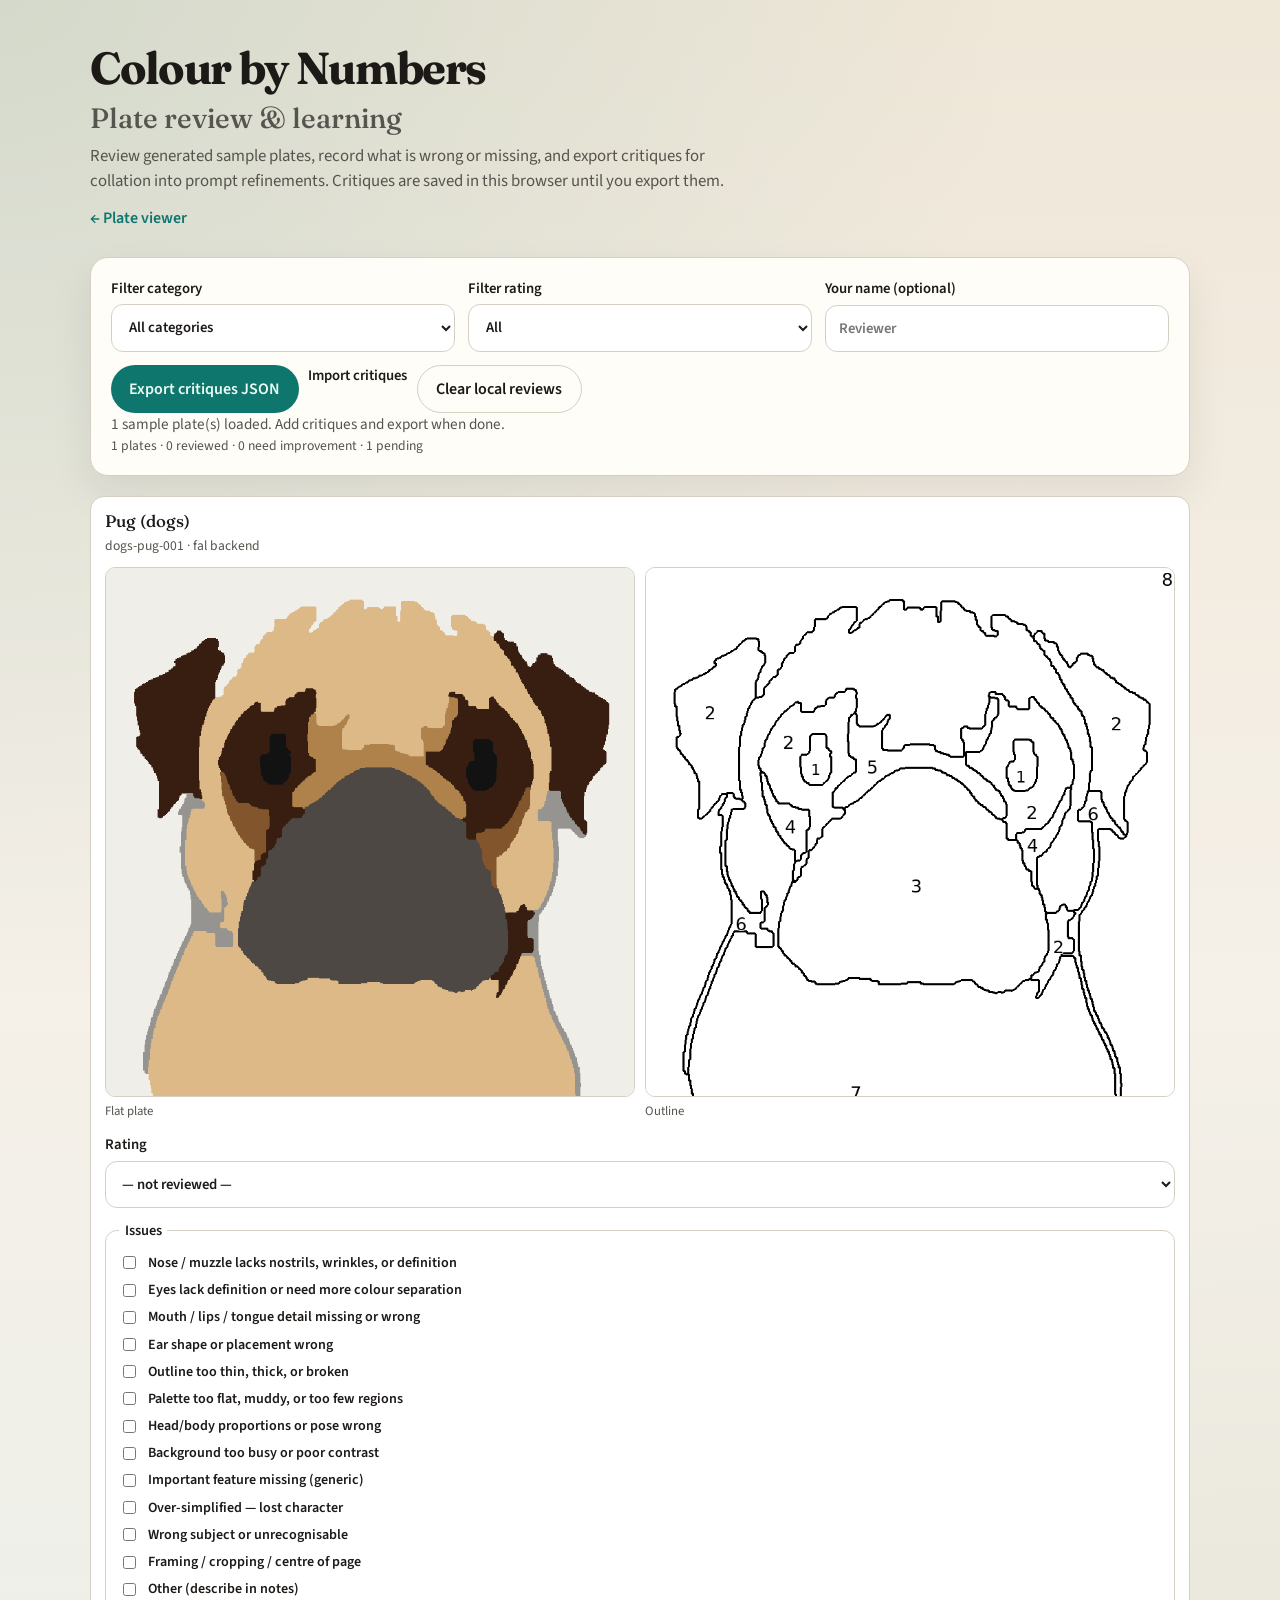
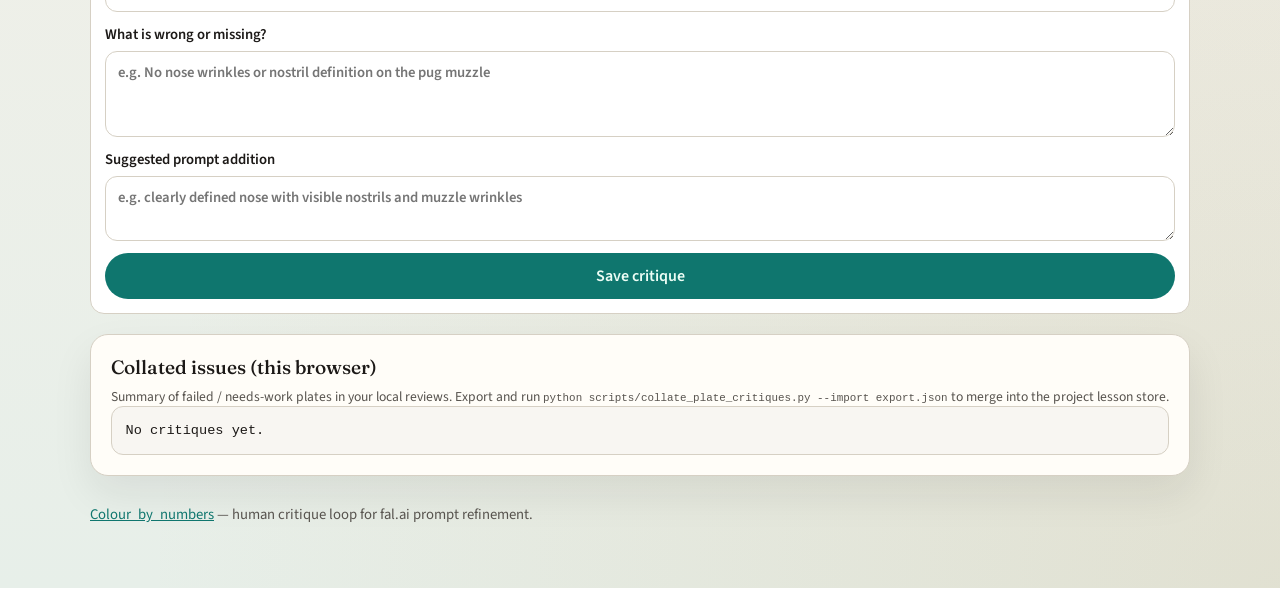
==== docs/review.html @ 318b1b3f "Add Pages plate review learning loop for prompt refinement - New plate_critique module: issue tags, " ====
<!DOCTYPE html>
<html lang="en">
<head>
  <meta charset="utf-8" />
  <meta name="viewport" content="width=device-width, initial-scale=1" />
  <title>Colour by Numbers — Plate Review</title>
  <link rel="preconnect" href="https://fonts.googleapis.com" />
  <link rel="preconnect" href="https://fonts.gstatic.com" crossorigin />
  <link href="https://fonts.googleapis.com/css2?family=Fraunces:opsz,wght@9..144,500;9..144,700&family=Source+Sans+3:wght@400;600&display=swap" rel="stylesheet" />
  <link rel="stylesheet" href="styles.css" />
</head>
<body>
  <div class="page review-page">
    <header class="hero">
      <p class="brand">Colour by Numbers</p>
      <h1>Plate review &amp; learning</h1>
      <p class="lede">
        Review generated sample plates, record what is wrong or missing, and export
        critiques for collation into prompt refinements. Critiques are saved in
        this browser until you export them.
      </p>
      <nav class="review-nav">
        <a href="index.html">← Plate viewer</a>
      </nav>
    </header>

    <section class="panel review-toolbar">
      <div class="review-toolbar-row">
        <label>
          Filter category
          <select id="filter-category">
            <option value="">All categories</option>
          </select>
        </label>
        <label>
          Filter rating
          <select id="filter-rating">
            <option value="">All</option>
            <option value="unreviewed">Not reviewed</option>
            <option value="pass">Pass</option>
            <option value="needs_work">Needs work</option>
            <option value="fail">Fail</option>
          </select>
        </label>
        <label>
          Your name (optional)
          <input id="reviewer-name" type="text" placeholder="Reviewer" />
        </label>
      </div>
      <div class="actions">
        <button id="export-critiques" type="button">Export critiques JSON</button>
        <label class="ghost import-label">
          Import critiques
          <input id="import-critiques" type="file" accept="application/json" hidden />
        </label>
        <button id="clear-local" type="button" class="ghost">Clear local reviews</button>
      </div>
      <p id="review-status" class="status" aria-live="polite"></p>
      <p id="review-summary" class="fineprint"></p>
    </section>

    <section id="review-gallery" class="set-gallery review-gallery" aria-live="polite"></section>

    <section class="panel review-collate">
      <h2>Collated issues (this browser)</h2>
      <p class="fineprint">
        Summary of failed / needs-work plates in your local reviews. Export and run
        <code>python scripts/collate_plate_critiques.py --import export.json</code>
        to merge into the project lesson store.
      </p>
      <pre id="collate-preview" class="collate-preview">No critiques yet.</pre>
    </section>

    <footer>
      <p>
        <a href="https://github.com/jamiefuller320/Colour_by_numbers">Colour_by_numbers</a>
        — human critique loop for fal.ai prompt refinement.
      </p>
    </footer>
  </div>
  <script src="review.js" type="module"></script>
</body>
</html>
---- docs/styles.css ----
:root {
  --ink: #1c1917;
  --muted: #57534e;
  --paper: #f5f0e8;
  --panel: #fffdf8;
  --line: #d6d0c4;
  --accent: #0f766e;
  --accent-ink: #ecfdf5;
  --shadow: 0 18px 40px rgba(28, 25, 23, 0.08);
  --radius: 18px;
  --font-display: "Fraunces", Georgia, serif;
  --font-body: "Source Sans 3", "Segoe UI", sans-serif;
}

* { box-sizing: border-box; }

body {
  margin: 0;
  min-height: 100vh;
  font-family: var(--font-body);
  color: var(--ink);
  background:
    radial-gradient(circle at top left, rgba(15, 118, 110, 0.12), transparent 40%),
    radial-gradient(circle at bottom right, rgba(180, 120, 40, 0.12), transparent 45%),
    linear-gradient(180deg, #efe7d8 0%, var(--paper) 45%, #e7efe9 100%);
}

.page {
  width: min(1100px, calc(100% - 2rem));
  margin: 0 auto;
  padding: 2.5rem 0 3rem;
}

.hero {
  margin-bottom: 1.75rem;
}

.brand {
  margin: 0 0 0.35rem;
  font-family: var(--font-display);
  font-size: clamp(2rem, 4vw, 2.8rem);
  font-weight: 700;
  letter-spacing: -0.03em;
}

.hero h1 {
  margin: 0 0 0.6rem;
  font-family: var(--font-display);
  font-size: clamp(1.35rem, 2.4vw, 1.75rem);
  font-weight: 500;
  color: var(--muted);
}

.lede {
  margin: 0;
  max-width: 42rem;
  font-size: 1.05rem;
  line-height: 1.5;
  color: var(--muted);
}

.layout {
  display: grid;
  grid-template-columns: minmax(280px, 0.95fr) minmax(280px, 1.05fr);
  gap: 1.25rem;
}

.panel {
  background: var(--panel);
  border: 1px solid var(--line);
  border-radius: var(--radius);
  box-shadow: var(--shadow);
  padding: 1.25rem;
}

.controls {
  display: grid;
  gap: 0.9rem;
}

label {
  display: grid;
  gap: 0.35rem;
  font-size: 0.92rem;
  font-weight: 600;
}

label.full { grid-column: 1 / -1; }

select,
input,
textarea,
button {
  font: inherit;
}

select,
input,
textarea {
  width: 100%;
  border: 1px solid var(--line);
  border-radius: 12px;
  padding: 0.7rem 0.8rem;
  background: #fff;
  color: var(--ink);
}

textarea {
  resize: vertical;
  line-height: 1.4;
}

.actions {
  display: flex;
  flex-wrap: wrap;
  gap: 0.6rem;
}

button {
  border: 0;
  border-radius: 999px;
  padding: 0.75rem 1.15rem;
  background: var(--accent);
  color: var(--accent-ink);
  font-weight: 600;
  cursor: pointer;
}

button:hover { filter: brightness(1.05); }
button:disabled {
  opacity: 0.55;
  cursor: wait;
}

button.ghost,
a.ghost {
  background: transparent;
  color: var(--ink);
  border: 1px solid var(--line);
}

a.ghost {
  display: inline-flex;
  align-items: center;
  text-decoration: none;
  padding: 0.65rem 1rem;
  border-radius: 999px;
  font-weight: 600;
}

.status {
  min-height: 1.4rem;
  margin: 0;
  color: var(--muted);
  font-size: 0.95rem;
}

.status.error { color: #9f1239; }
.status.ok { color: #065f46; }

.fineprint {
  margin: 0;
  font-size: 0.85rem;
  line-height: 1.45;
  color: var(--muted);
}

.fineprint code {
  font-size: 0.8em;
  word-break: break-word;
}

.preview h2 {
  margin: 0 0 0.85rem;
  font-family: var(--font-display);
  font-size: 1.2rem;
  font-weight: 500;
}

.preview h2.outline-heading {
  margin-top: 1.4rem;
}

.result-frame {
  min-height: 280px;
  border-radius: 16px;
  border: 1px dashed var(--line);
  background:
    linear-gradient(45deg, #f3efe6 25%, transparent 25%) -12px 0 / 24px 24px,
    linear-gradient(-45deg, #f3efe6 25%, transparent 25%) -12px 0 / 24px 24px,
    #fff;
  display: grid;
  place-items: center;
  overflow: hidden;
}

.result-frame:not(.empty) {
  border-style: solid;
  background: #fff;
}

.result-frame img {
  width: 100%;
  height: auto;
  display: block;
}

.placeholder {
  margin: 0;
  padding: 1.5rem;
  text-align: center;
  color: var(--muted);
}

.preview-actions {
  display: flex;
  flex-wrap: wrap;
  gap: 0.6rem;
  margin-top: 0.9rem;
}

footer {
  margin-top: 1.75rem;
  color: var(--muted);
  font-size: 0.92rem;
}

footer a { color: var(--accent); }

.set-controls {
  margin: 0;
  padding: 0.85rem 0.9rem;
  border: 1px solid var(--line);
  border-radius: 14px;
  display: grid;
  gap: 0.75rem;
}

.set-controls legend {
  padding: 0 0.35rem;
  font-size: 0.9rem;
  font-weight: 600;
}

label.check {
  display: flex;
  align-items: center;
  gap: 0.55rem;
  font-weight: 600;
}

label.check input {
  width: auto;
}

.set-plan {
  display: grid;
  gap: 0.35rem;
  font-size: 0.88rem;
  color: var(--muted);
  line-height: 1.35;
}

.set-plan strong { color: var(--ink); font-weight: 600; }

.set-summary {
  margin: 0 0 0.9rem;
  color: var(--muted);
  font-size: 0.95rem;
}

.control-divider {
  margin: 0;
  border: 0;
  border-top: 1px solid var(--line);
}

.sample-note {
  margin-top: -0.35rem;
}

.set-gallery {
  display: grid;
  gap: 1.1rem;
}

.set-card {
  border: 1px solid var(--line);
  border-radius: 14px;
  padding: 0.85rem;
  background: #fff;
}

.set-card h3 {
  margin: 0 0 0.35rem;
  font-family: var(--font-display);
  font-size: 1.05rem;
  font-weight: 500;
}

.set-card .meta {
  margin: 0 0 0.7rem;
  font-size: 0.85rem;
  color: var(--muted);
}

.set-card .pair {
  display: grid;
  grid-template-columns: 1fr 1fr;
  gap: 0.65rem;
}

.set-card .pair figure {
  margin: 0;
}

.set-card .pair figcaption {
  margin-top: 0.35rem;
  font-size: 0.8rem;
  color: var(--muted);
}

.set-card img {
  width: 100%;
  height: auto;
  display: block;
  border-radius: 10px;
  border: 1px solid var(--line);
}

.review-page .review-nav {
  margin-top: 0.75rem;
}

.review-page .review-nav a {
  color: var(--accent);
  font-weight: 600;
  text-decoration: none;
}

.review-toolbar {
  margin-bottom: 1.25rem;
}

.review-toolbar-row {
  display: grid;
  grid-template-columns: repeat(auto-fit, minmax(180px, 1fr));
  gap: 0.85rem;
  margin-bottom: 0.85rem;
}

.review-gallery {
  margin-bottom: 1.25rem;
}

.review-form {
  display: grid;
  gap: 0.75rem;
  margin-top: 0.85rem;
}

.review-issues {
  margin: 0;
  padding: 0.75rem 0.85rem;
  border: 1px solid var(--line);
  border-radius: 12px;
}

.review-issues legend {
  padding: 0 0.35rem;
  font-size: 0.9rem;
  font-weight: 600;
}

.issue-grid {
  display: grid;
  gap: 0.45rem;
}

.issue-check {
  font-weight: 400;
  font-size: 0.88rem;
  align-items: flex-start;
}

.import-label {
  cursor: pointer;
}

.collate-preview {
  margin: 0;
  padding: 0.85rem;
  border-radius: 12px;
  background: #f8f6f2;
  border: 1px solid var(--line);
  font-size: 0.85rem;
  line-height: 1.45;
  white-space: pre-wrap;
  overflow-x: auto;
}

.review-collate h2 {
  margin: 0 0 0.5rem;
  font-family: var(--font-display);
  font-size: 1.2rem;
  font-weight: 500;
}

.set-card .card-actions {
  display: flex;
  flex-wrap: wrap;
  gap: 0.45rem;
  margin-top: 0.7rem;
}

@media (max-width: 820px) {
  .layout { grid-template-columns: 1fr; }
  .page { padding-top: 1.5rem; }
  .set-card .pair { grid-template-columns: 1fr; }
}
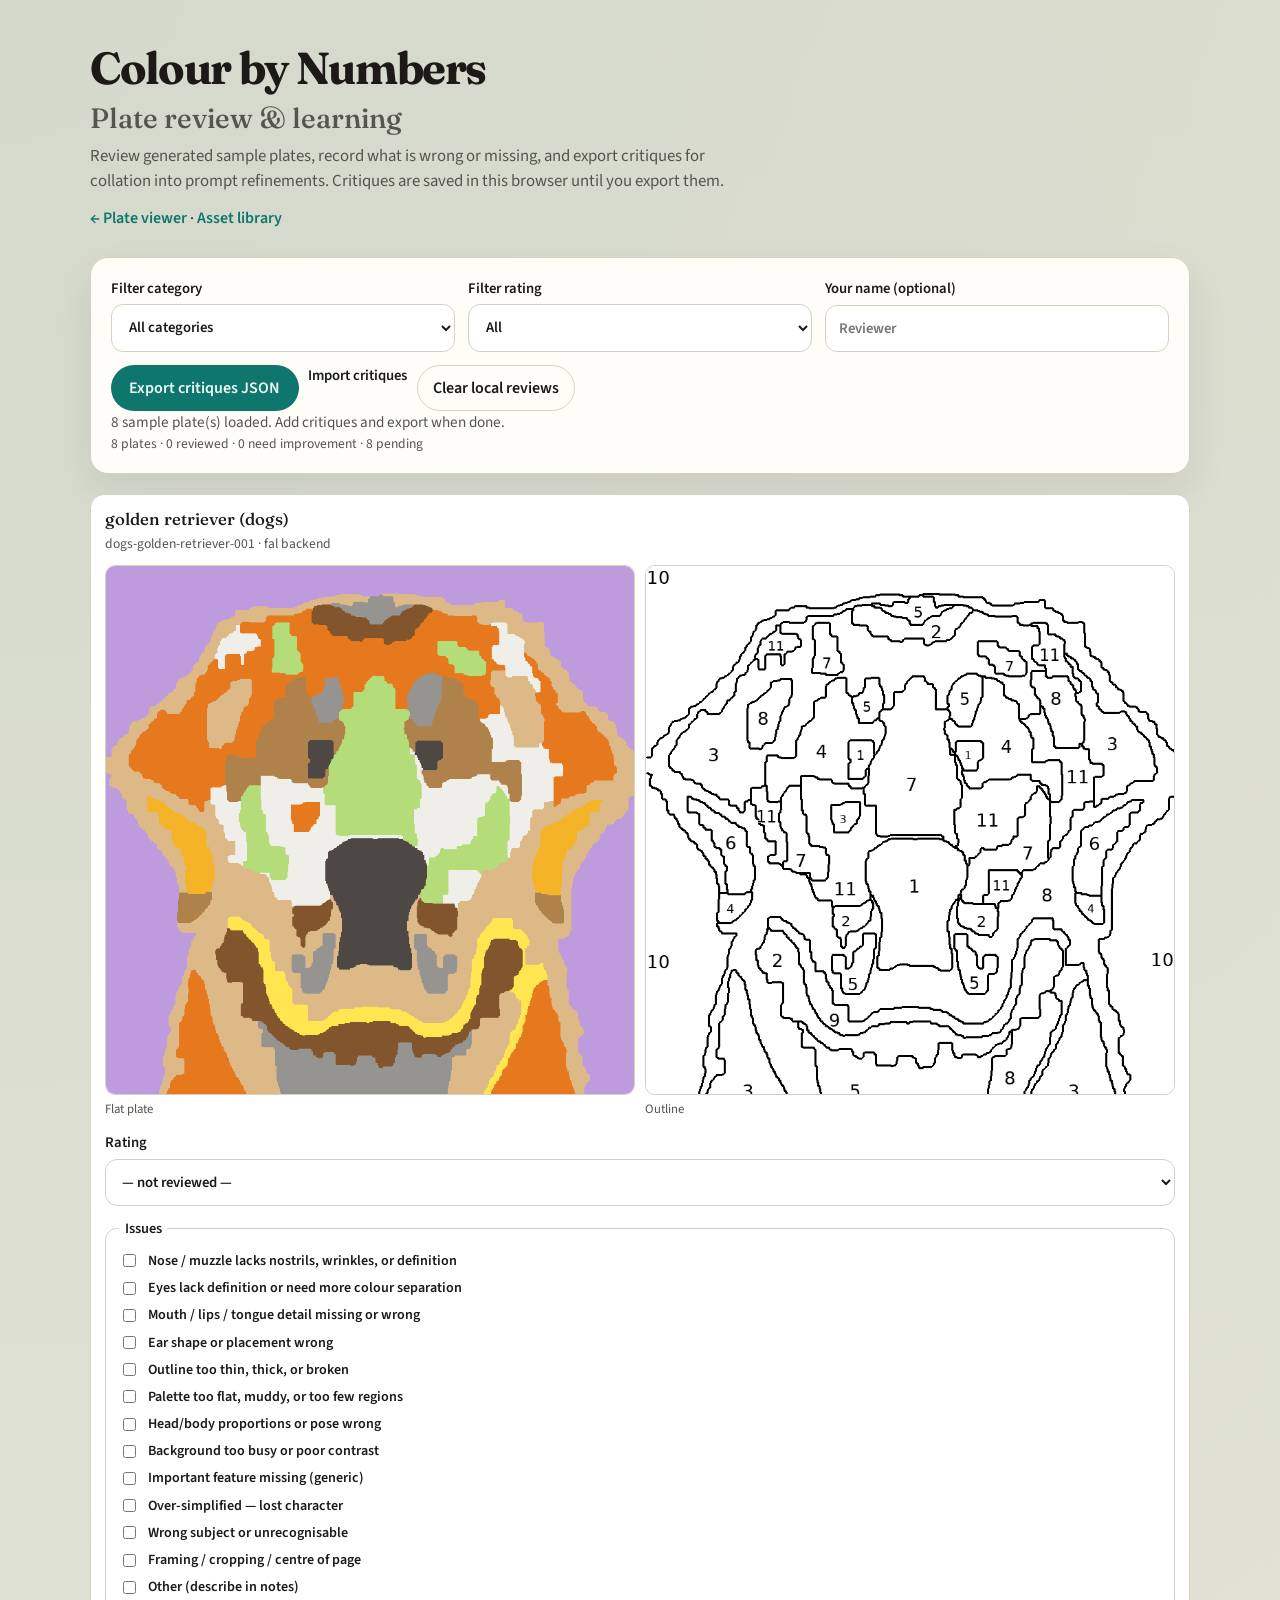
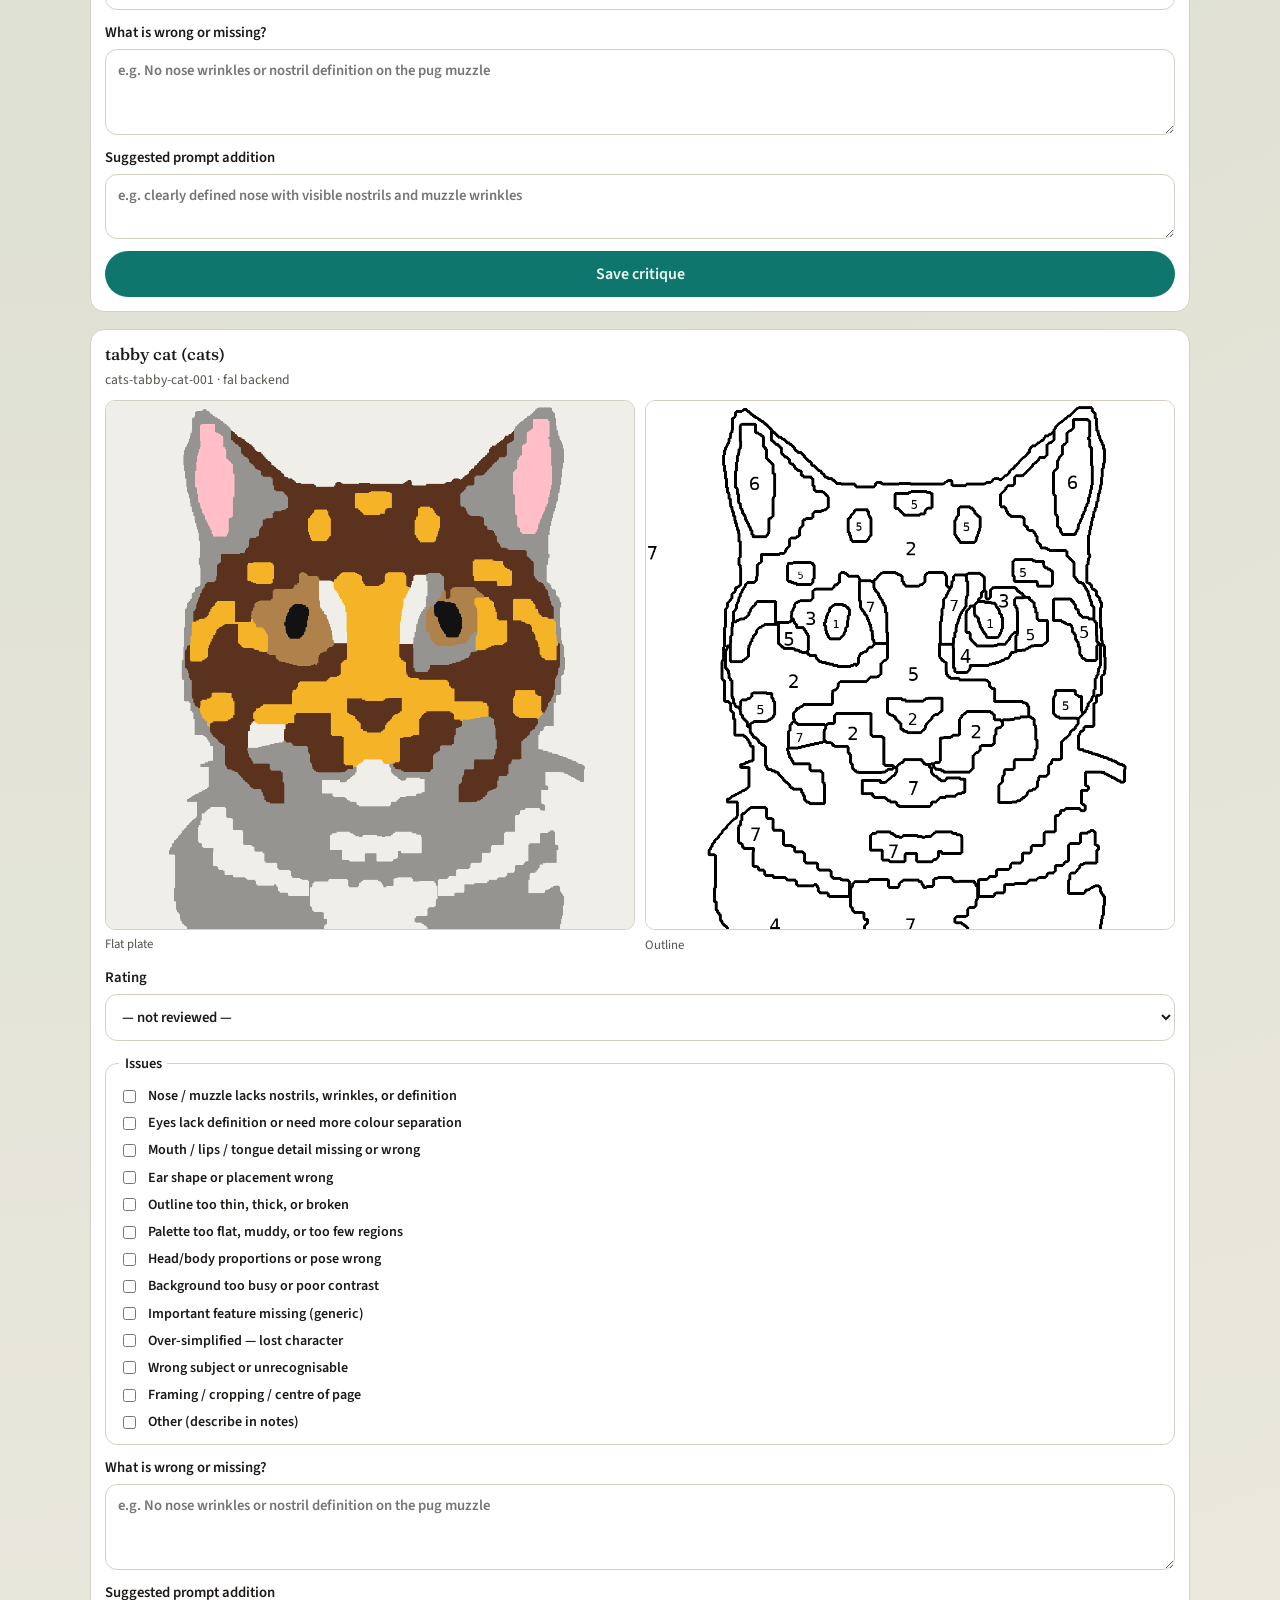
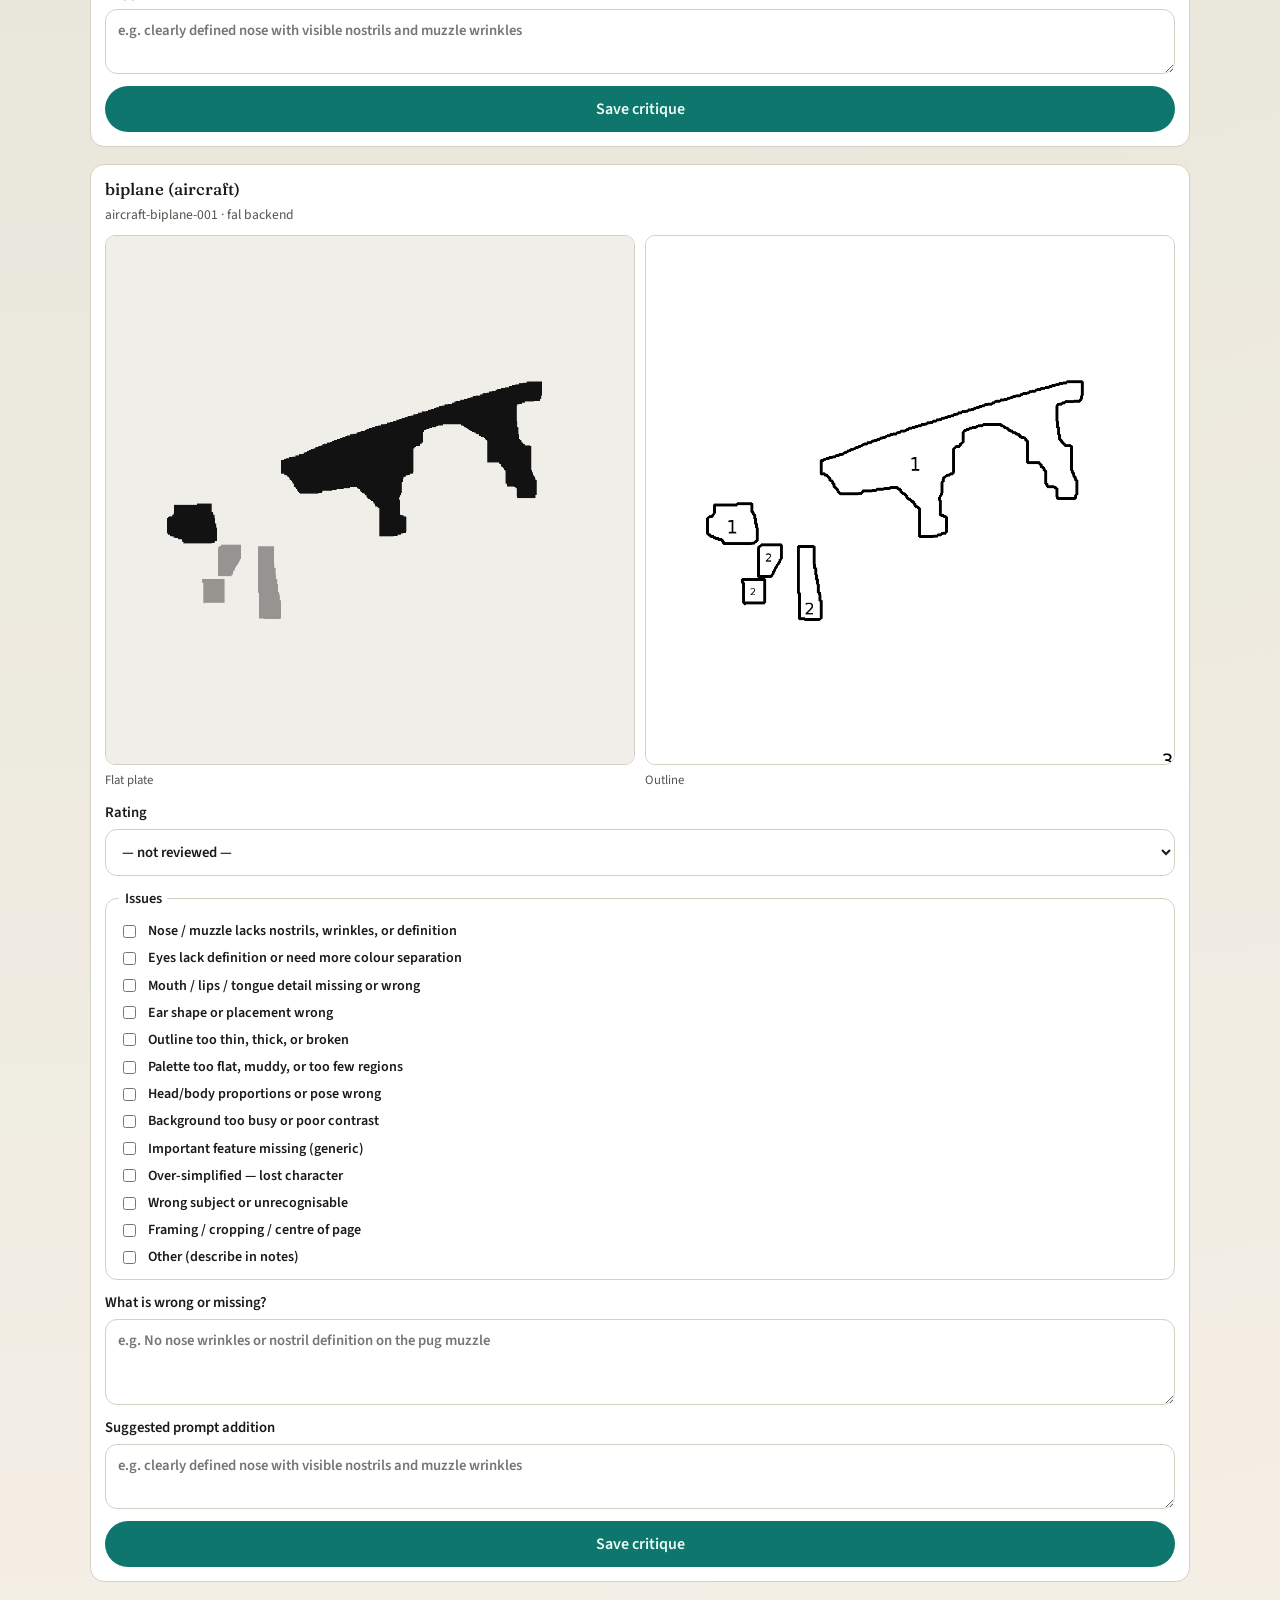
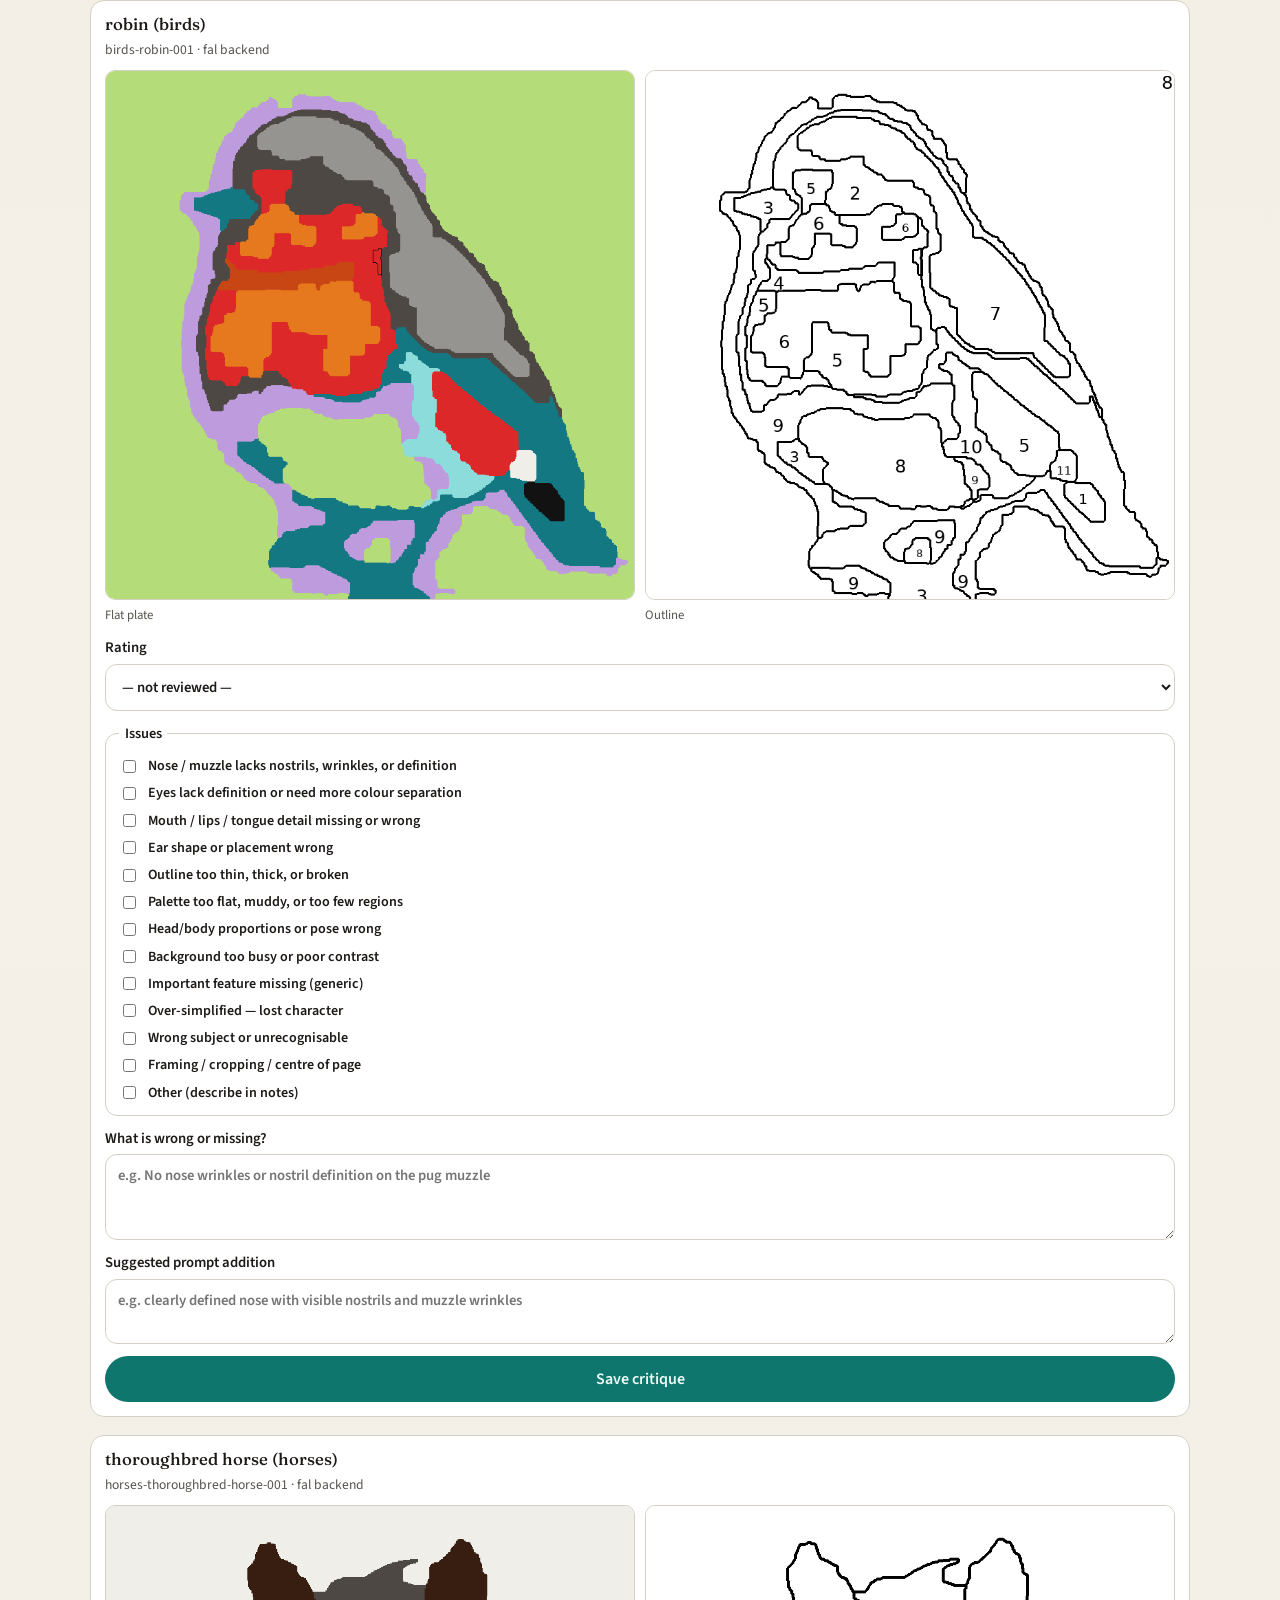
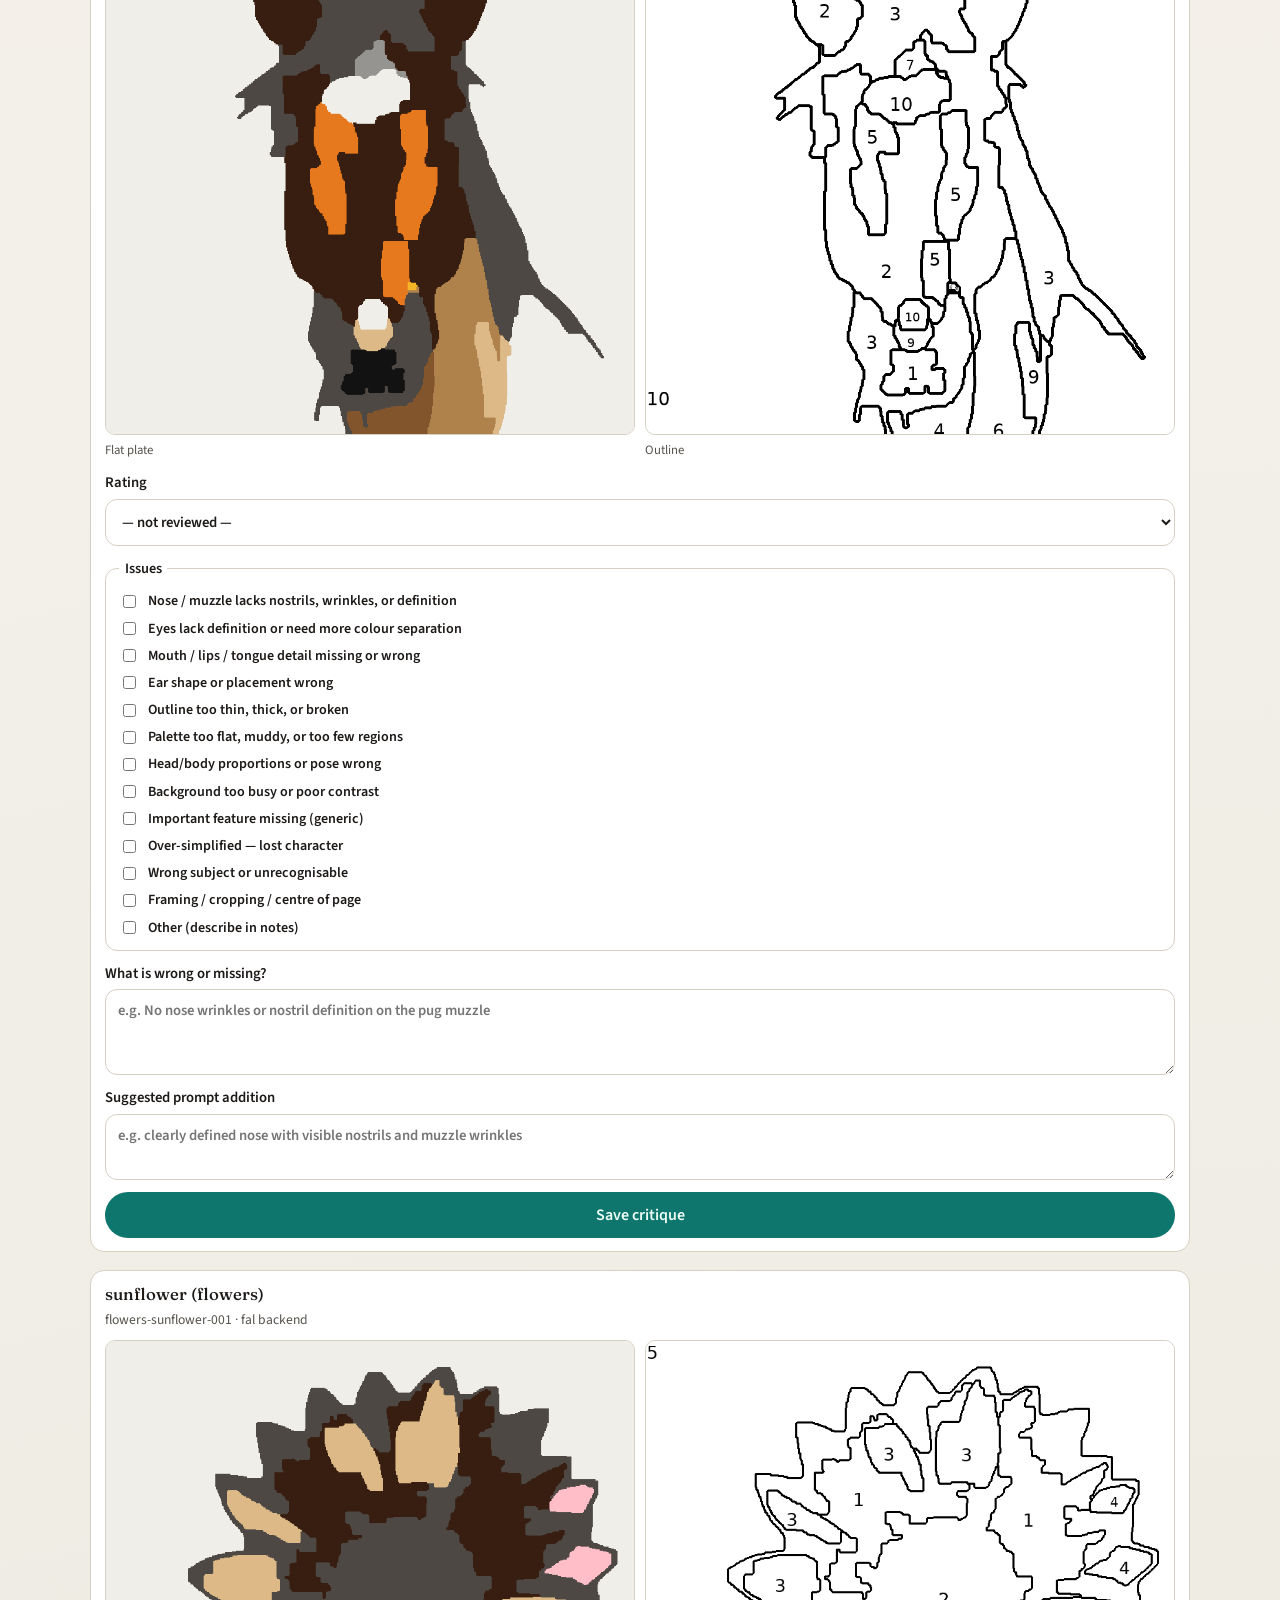
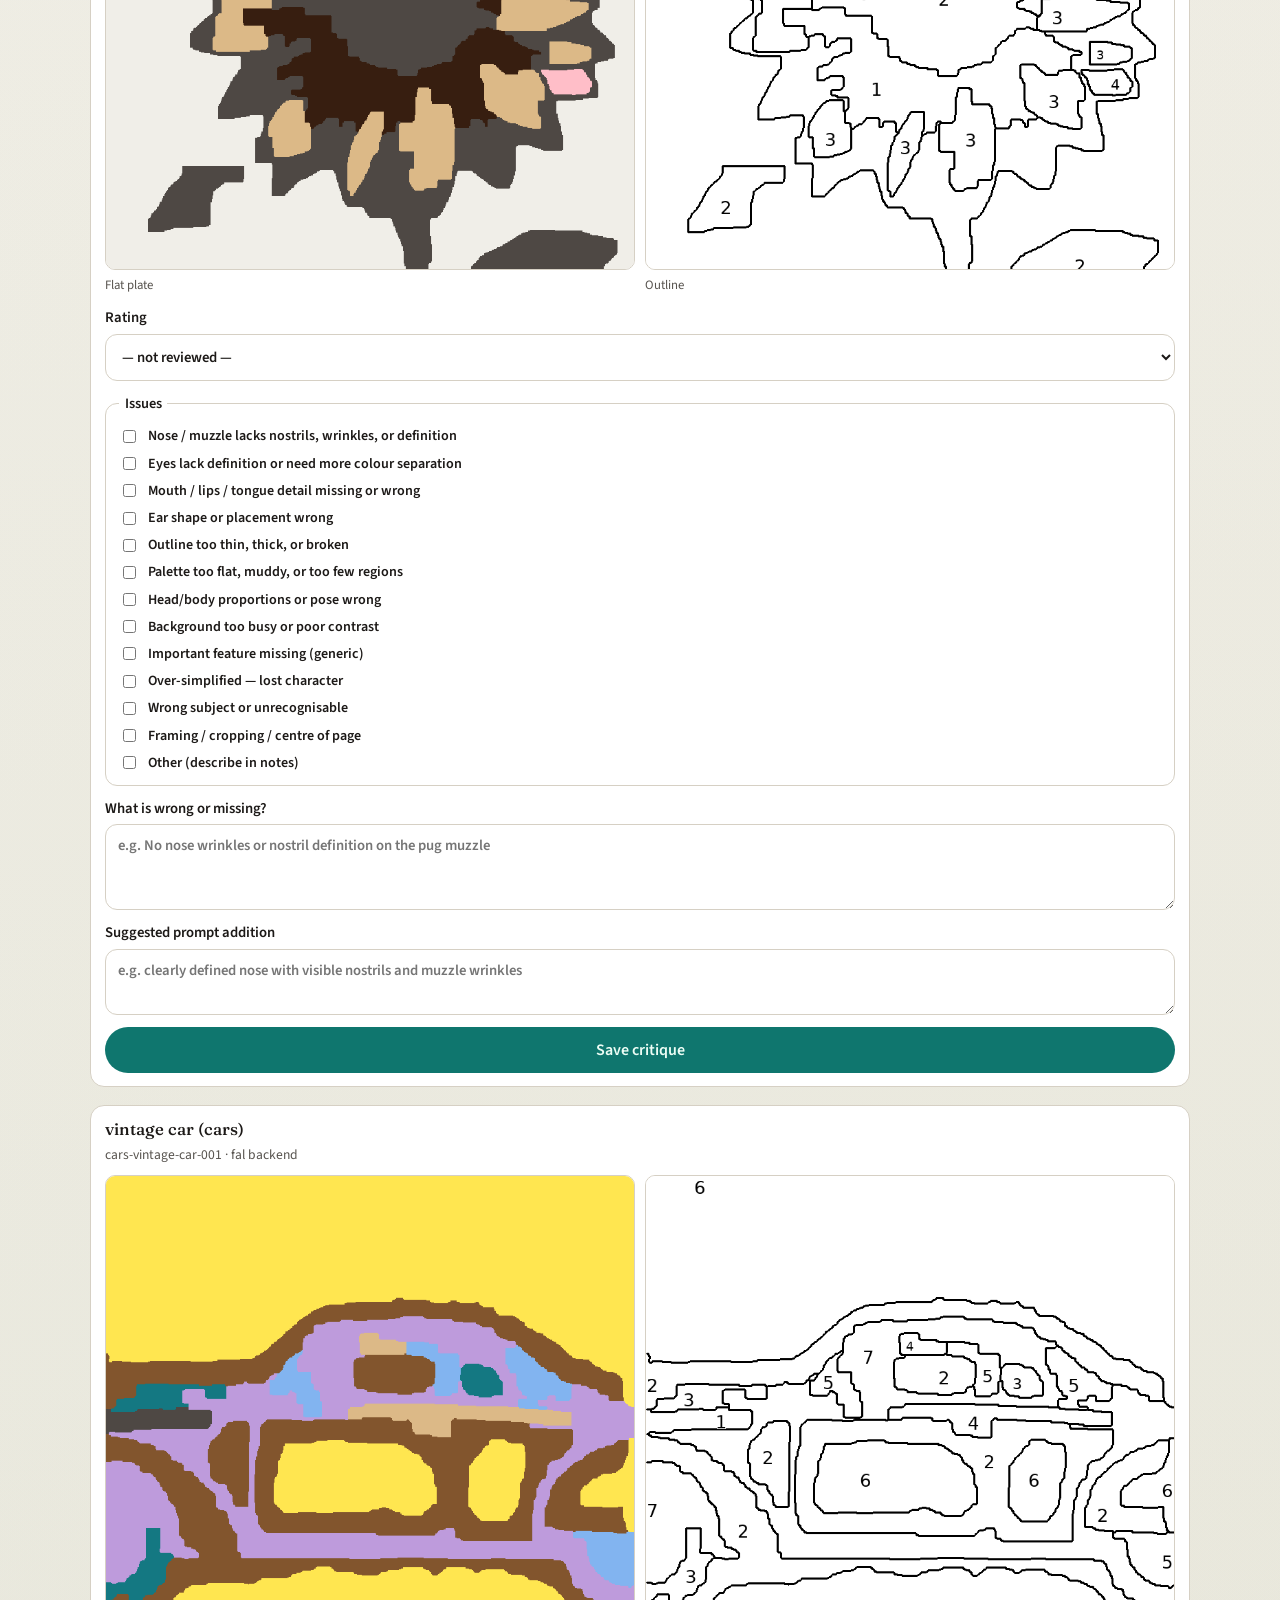
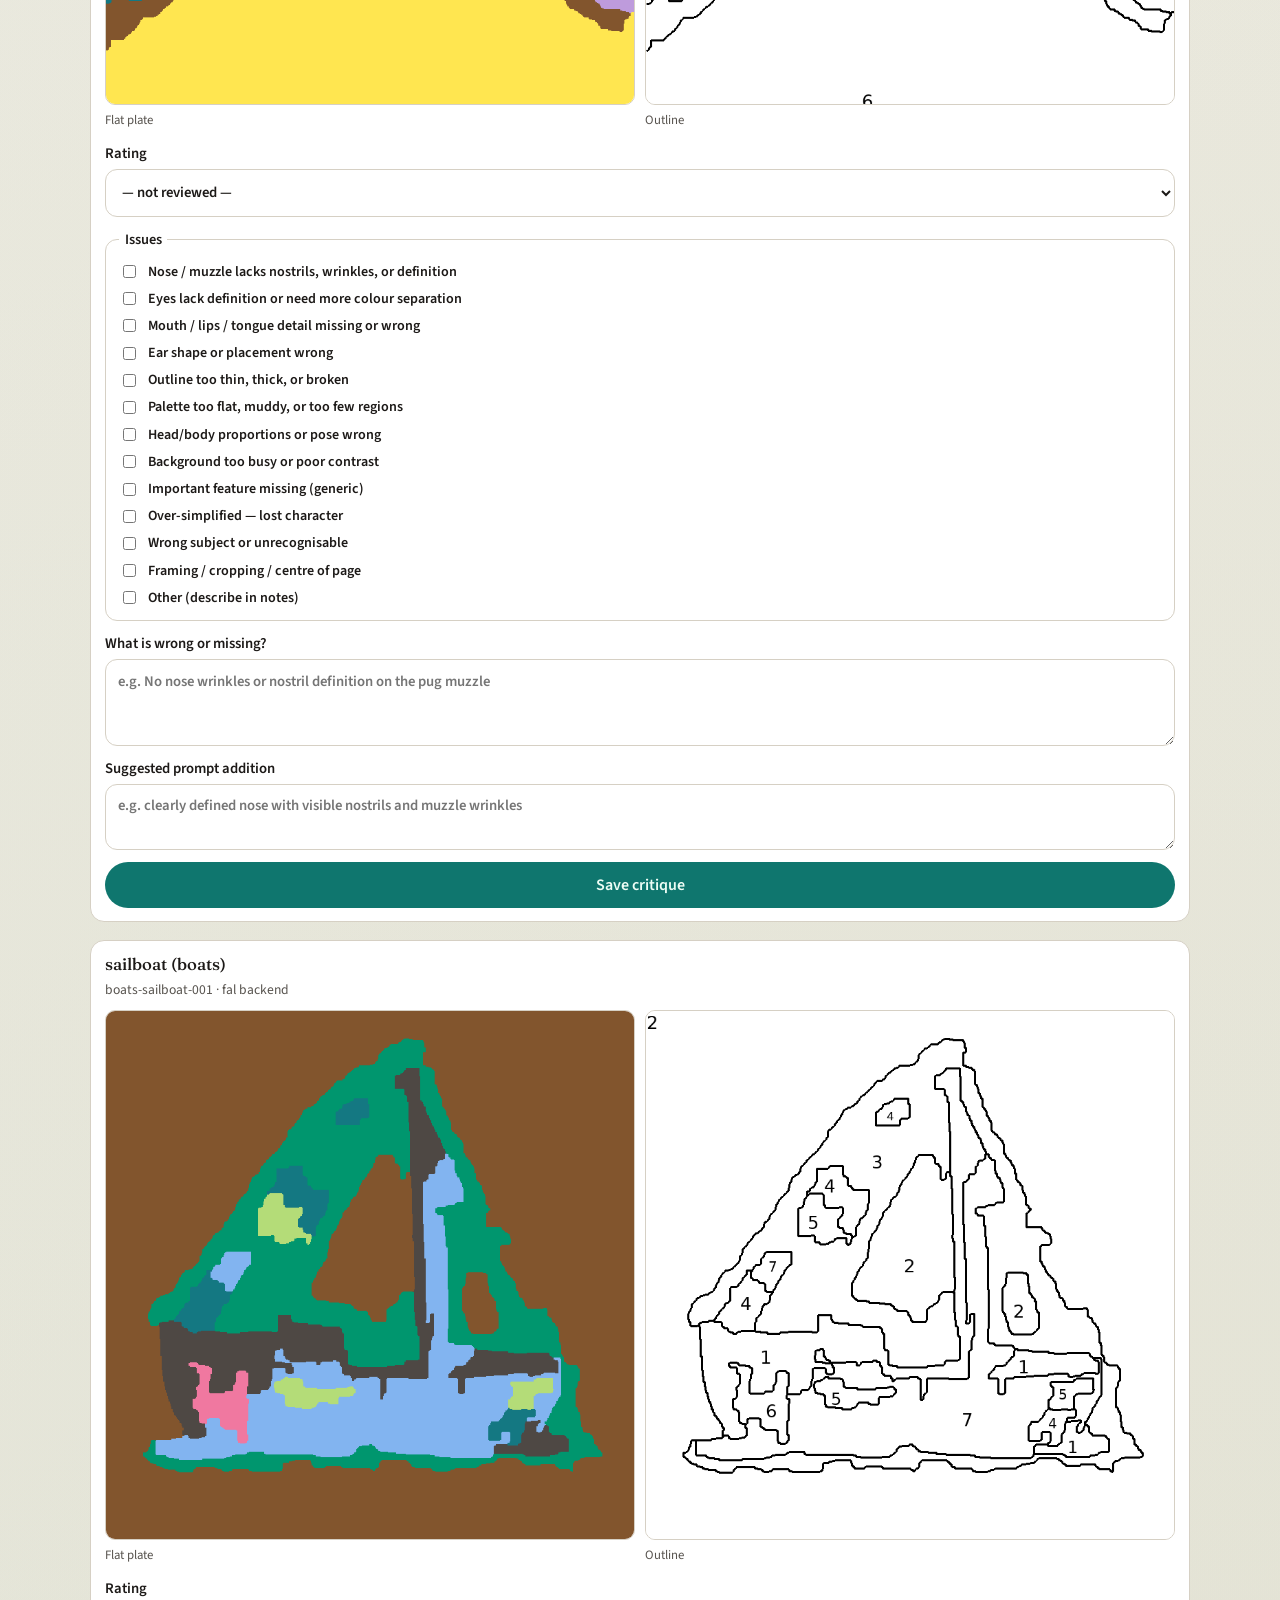
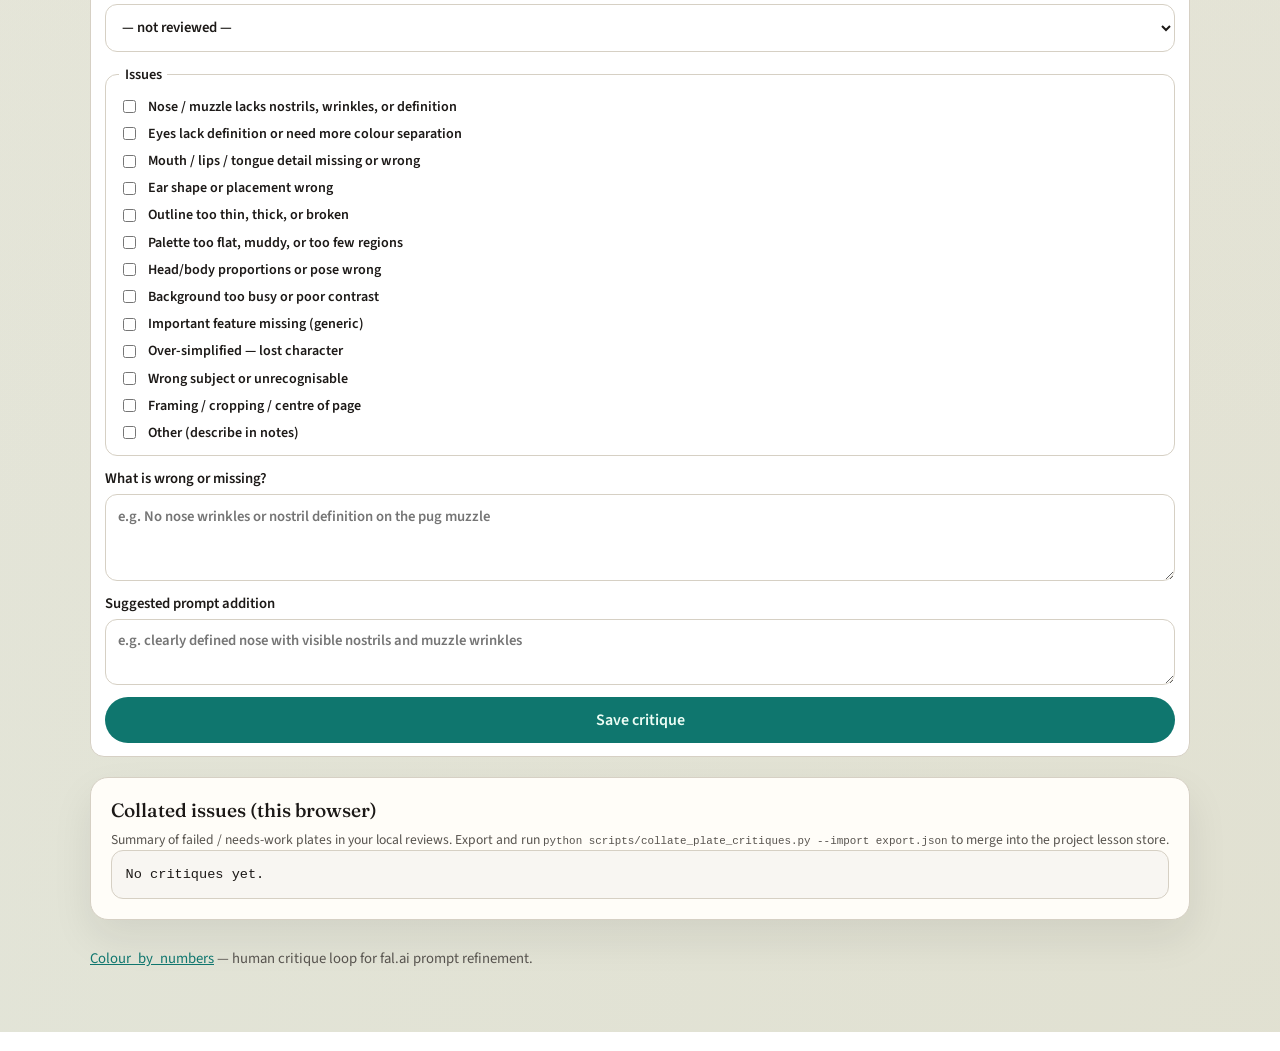
==== commit 0880bb11: "Add GitHub Pages asset library with set gallery browse Publish docs/library.json from curated sample" ====
--- a/docs/review.html
+++ b/docs/review.html
@@ -21,6 +21,8 @@
       </p>
       <nav class="review-nav">
         <a href="index.html">← Plate viewer</a>
+        ·
+        <a href="library.html">Asset library</a>
       </nav>
     </header>
 
--- a/docs/styles.css
+++ b/docs/styles.css
@@ -418,3 +418,185 @@
   .page { padding-top: 1.5rem; }
   .set-card .pair { grid-template-columns: 1fr; }
 }
+
+/* --- Asset library (GitHub Pages) --------------------------------------- */
+
+.library-page .review-nav {
+  margin-top: 0.75rem;
+}
+
+.library-page .review-nav a {
+  color: var(--accent);
+  font-weight: 600;
+  text-decoration: none;
+}
+
+.library-page .review-nav a:hover {
+  text-decoration: underline;
+}
+
+.library-grid {
+  display: grid;
+  grid-template-columns: repeat(auto-fill, minmax(220px, 1fr));
+  gap: 1.1rem;
+  margin: 1rem 0 2rem;
+}
+
+.library-tile {
+  margin: 0;
+}
+
+.library-tile-link {
+  display: block;
+  color: inherit;
+  text-decoration: none;
+}
+
+.library-tile-link:hover .library-tile-thumb img,
+.library-tile-link:focus-visible .library-tile-thumb img {
+  transform: scale(1.02);
+}
+
+.library-tile-thumb {
+  overflow: hidden;
+  border-radius: 14px;
+  border: 1px solid var(--line);
+  background: #fff;
+  aspect-ratio: 1;
+}
+
+.library-tile-thumb img {
+  display: block;
+  width: 100%;
+  height: 100%;
+  object-fit: cover;
+  transition: transform 180ms ease;
+}
+
+.library-tile-empty {
+  display: grid;
+  place-items: center;
+  height: 100%;
+  min-height: 180px;
+  color: var(--muted);
+  font-size: 0.95rem;
+}
+
+.library-tile h2 {
+  margin: 0.65rem 0 0.2rem;
+  font-family: var(--font-display);
+  font-size: 1.15rem;
+  font-weight: 500;
+}
+
+.library-tile .meta {
+  margin: 0;
+  font-size: 0.88rem;
+  color: var(--muted);
+}
+
+.library-swatches {
+  display: flex;
+  flex-wrap: wrap;
+  gap: 3px;
+  margin-top: 0.45rem;
+  min-height: 14px;
+}
+
+.library-swatch {
+  width: 14px;
+  height: 14px;
+  border-radius: 2px;
+  border: 1px solid rgba(28, 25, 23, 0.15);
+}
+
+.library-gallery {
+  margin: 0.5rem 0 2rem;
+}
+
+.library-gallery-head {
+  margin: 0.85rem 0 1.25rem;
+}
+
+.library-gallery-head h2 {
+  margin: 0 0 0.35rem;
+  font-family: var(--font-display);
+  font-size: clamp(1.4rem, 2.6vw, 1.85rem);
+  font-weight: 600;
+}
+
+.library-gallery-note {
+  margin-top: 0.55rem;
+  max-width: 40rem;
+}
+
+.library-pairs {
+  display: grid;
+  gap: 1.5rem;
+}
+
+.library-pair h3 {
+  margin: 0 0 0.75rem;
+  font-family: var(--font-display);
+  font-size: 1.2rem;
+  font-weight: 500;
+}
+
+.library-pair-grid {
+  display: grid;
+  grid-template-columns: repeat(auto-fit, minmax(200px, 1fr));
+  gap: 0.85rem;
+}
+
+.library-shot {
+  margin: 0;
+}
+
+.library-shot h3 {
+  margin: 0 0 0.45rem;
+  font-family: var(--font-body);
+  font-size: 0.95rem;
+  font-weight: 600;
+  color: var(--muted);
+}
+
+.library-shot img {
+  display: block;
+  width: 100%;
+  height: auto;
+  border-radius: 12px;
+  border: 1px solid var(--line);
+  background: #fff;
+}
+
+.library-shot figcaption {
+  margin-top: 0.4rem;
+  font-size: 0.85rem;
+}
+
+.library-shot a {
+  color: var(--accent);
+  font-weight: 600;
+  text-decoration: none;
+}
+
+.library-shot a:hover {
+  text-decoration: underline;
+}
+
+button.ghost {
+  appearance: none;
+  border: 1px solid var(--line);
+  background: var(--panel);
+  color: var(--ink);
+  border-radius: 999px;
+  padding: 0.45rem 0.95rem;
+  font: inherit;
+  font-weight: 600;
+  cursor: pointer;
+}
+
+button.ghost:hover {
+  border-color: var(--accent);
+  color: var(--accent);
+}
